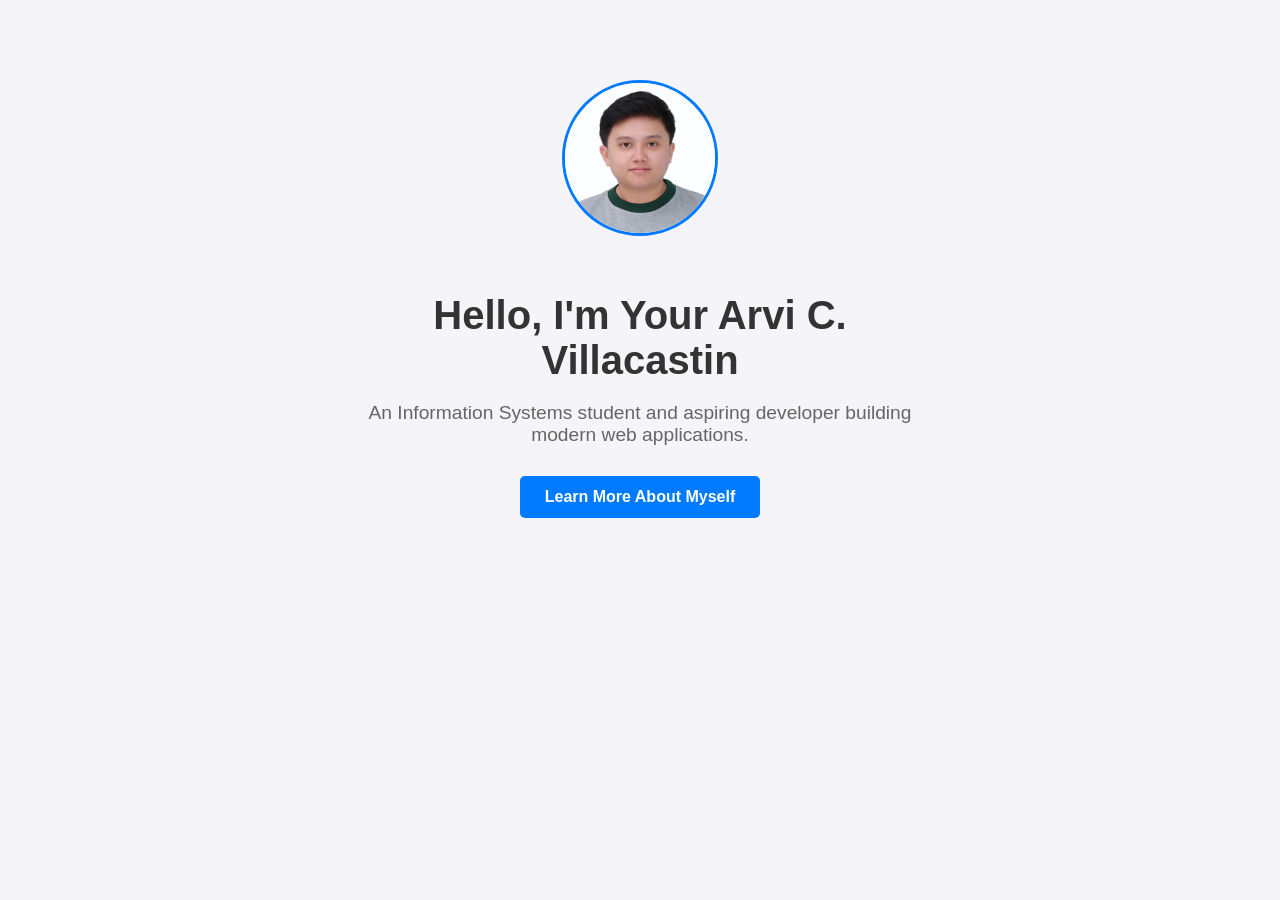
==== indexx.html @ e4fc8d0b "Create initial portfolio introduction" ====
<!DOCTYPE html>
<html lang="en">
<head>
    <meta charset="UTF-8">
    <meta name="viewport" content="width=device-width, initial-scale=1.0">
    <title>My Portfolio - Phase 1</title>
    <link rel="stylesheet" href="style.css">
</head>
<body>

    <section class="intro-section">
        <div class="container">
            <img src="images/profile.jpg" alt="Profile Photo" class="profile-img">
            
            <h1>Hello, I'm Your Arvi C. Villacastin</h1>
            
            <p class="tagline">An Information Systems student and aspiring developer building modern web applications.</p>
            
            <a href="#about" class="btn-learn-more">Learn More About Myself</a>
        </div>
    </section>

</body>
</html>
---- style.css ----
body {
    font-family: Arial, sans-serif;
    margin: 0;
    padding: 0;
    background-color: #f4f4f9;
    color: #333;
    text-align: center;
}

.intro-section {
    padding: 80px 20px;
}

.container {
    max-width: 600px;
    margin: 0 auto;
}

.profile-img {
    width: 150px;
    height: 150px;
    border-radius: 50%;
    object-fit: cover;
    border: 3px solid #007bff;
    margin-bottom: 20px;
}

h1 {
    font-size: 2.5rem;
    margin-bottom: 10px;
}

.tagline {
    font-size: 1.2rem;
    color: #666;
    margin-bottom: 30px;
}

.btn-learn-more {
    display: inline-block;
    background-color: #007bff;
    color: #fff;
    padding: 12px 25px;
    text-decoration: none;
    border-radius: 5px;
    font-weight: bold;
}

.btn-learn-more:hover {
    background-color: #0056b3;
}
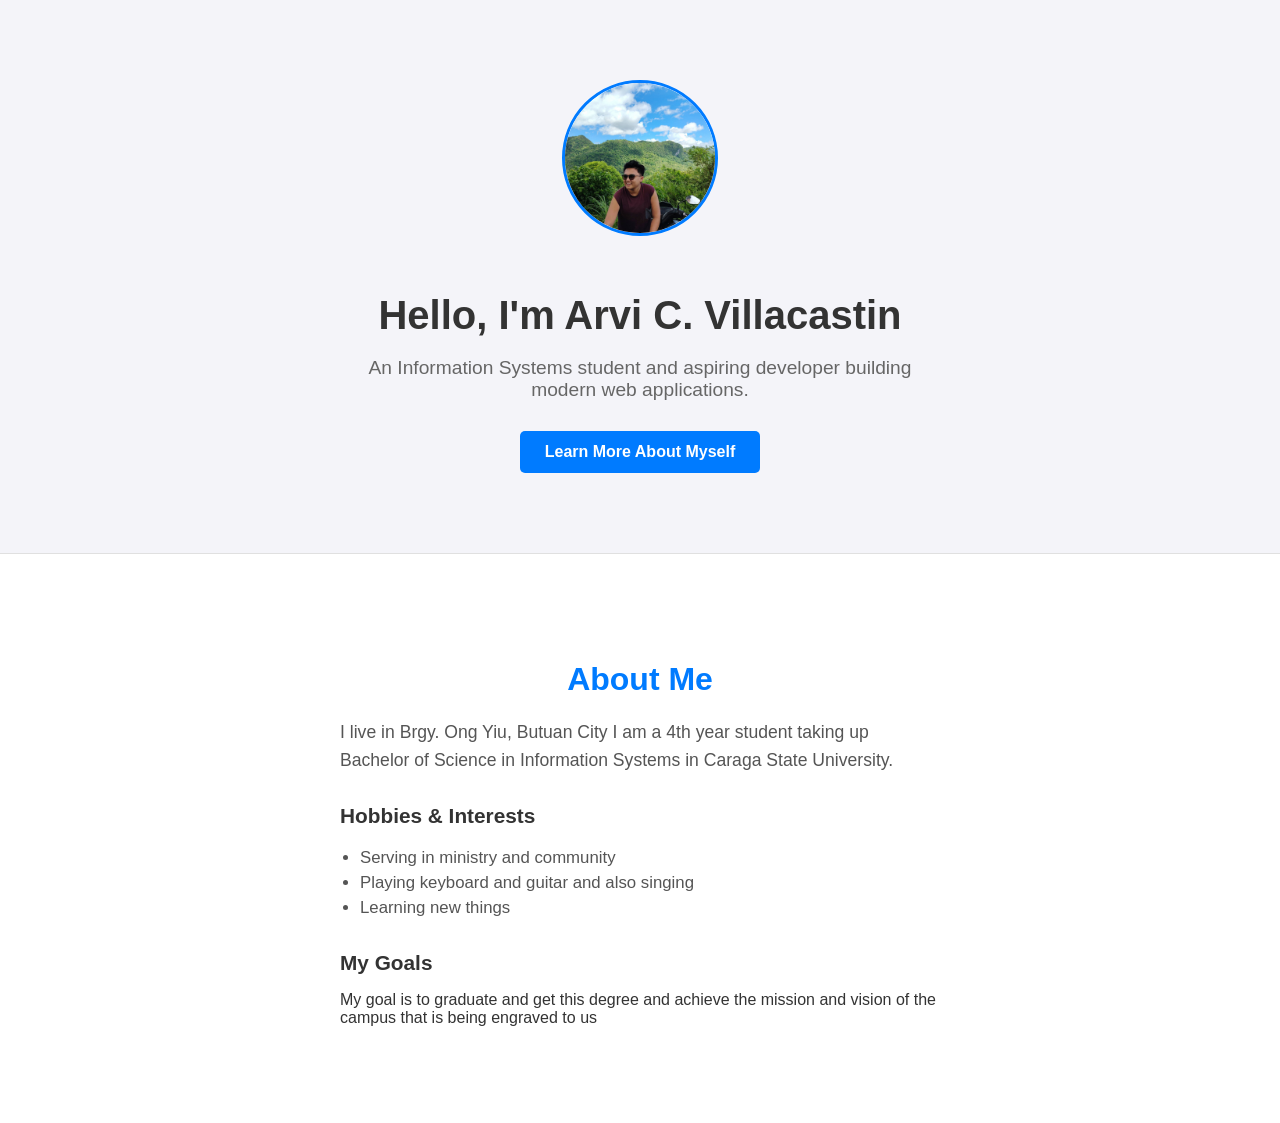
==== commit 55a5749c: "Add about me section" ====
--- a/indexx.html
+++ b/indexx.html
@@ -12,7 +12,7 @@
         <div class="container">
             <img src="images/profile.jpg" alt="Profile Photo" class="profile-img">
             
-            <h1>Hello, I'm Your Arvi C. Villacastin</h1>
+            <h1>Hello, I'm Arvi C. Villacastin</h1>
             
             <p class="tagline">An Information Systems student and aspiring developer building modern web applications.</p>
             
@@ -20,5 +20,30 @@
         </div>
     </section>
 
+    <section id="about" class="about-section">
+        <div class="container">
+            <h2>About Me</h2>
+
+            <p class="bio">
+                I live in Brgy. Ong Yiu, Butuan City
+                I am a 4th year student taking up Bachelor of Science in Information Systems
+                in Caraga State University.
+            </p>
+
+            <h3>Hobbies & Interests</h3>
+            <ul class="interests-list">
+                <li>Serving in ministry and community</li>
+                <li>Playing keyboard and guitar and also singing</li>
+                <li>Learning new things</li>
+            </ul>
+
+            <h3>My Goals</h3>
+            <p>
+                My goal is to graduate and get this degree and achieve the mission and vision of the campus
+                that is being engraved to us
+            </p>
+        </div>
+    </section>
+
 </body>
 </html>
--- a/style.css
+++ b/style.css
@@ -48,4 +48,45 @@
 
 .btn-learn-more:hover {
     background-color: #0056b3;
+}
+
+.about-section {
+    padding: 80px 20px;
+    background-color: #ffffff;
+    text-align: left;
+    border-top: 1px solid #e0e0e0;
+}
+
+.about-section .container {
+    max-width: 600px;
+    margin: 0 auto;
+}
+
+.about-section h2 {
+    font-size: 2rem;
+    margin-bottom: 20px;
+    color: #007bff;
+    text-align: center;
+}
+
+.about-section h3 {
+    font-size: 1.3rem;
+    margin-top: 30px;
+    margin-bottom: 10px;
+    color: #333;
+}
+
+.bio {
+    font-size: 1.1rem;
+    line-height: 1.6;
+    color: #555;
+    margin-bottom: 20px;
+}
+
+.interests-list {
+    list-style-type: disc;
+    padding-left: 20px;
+    color: #555;
+    font-size: 1.05rem;
+    line-height: 1.5;
 }
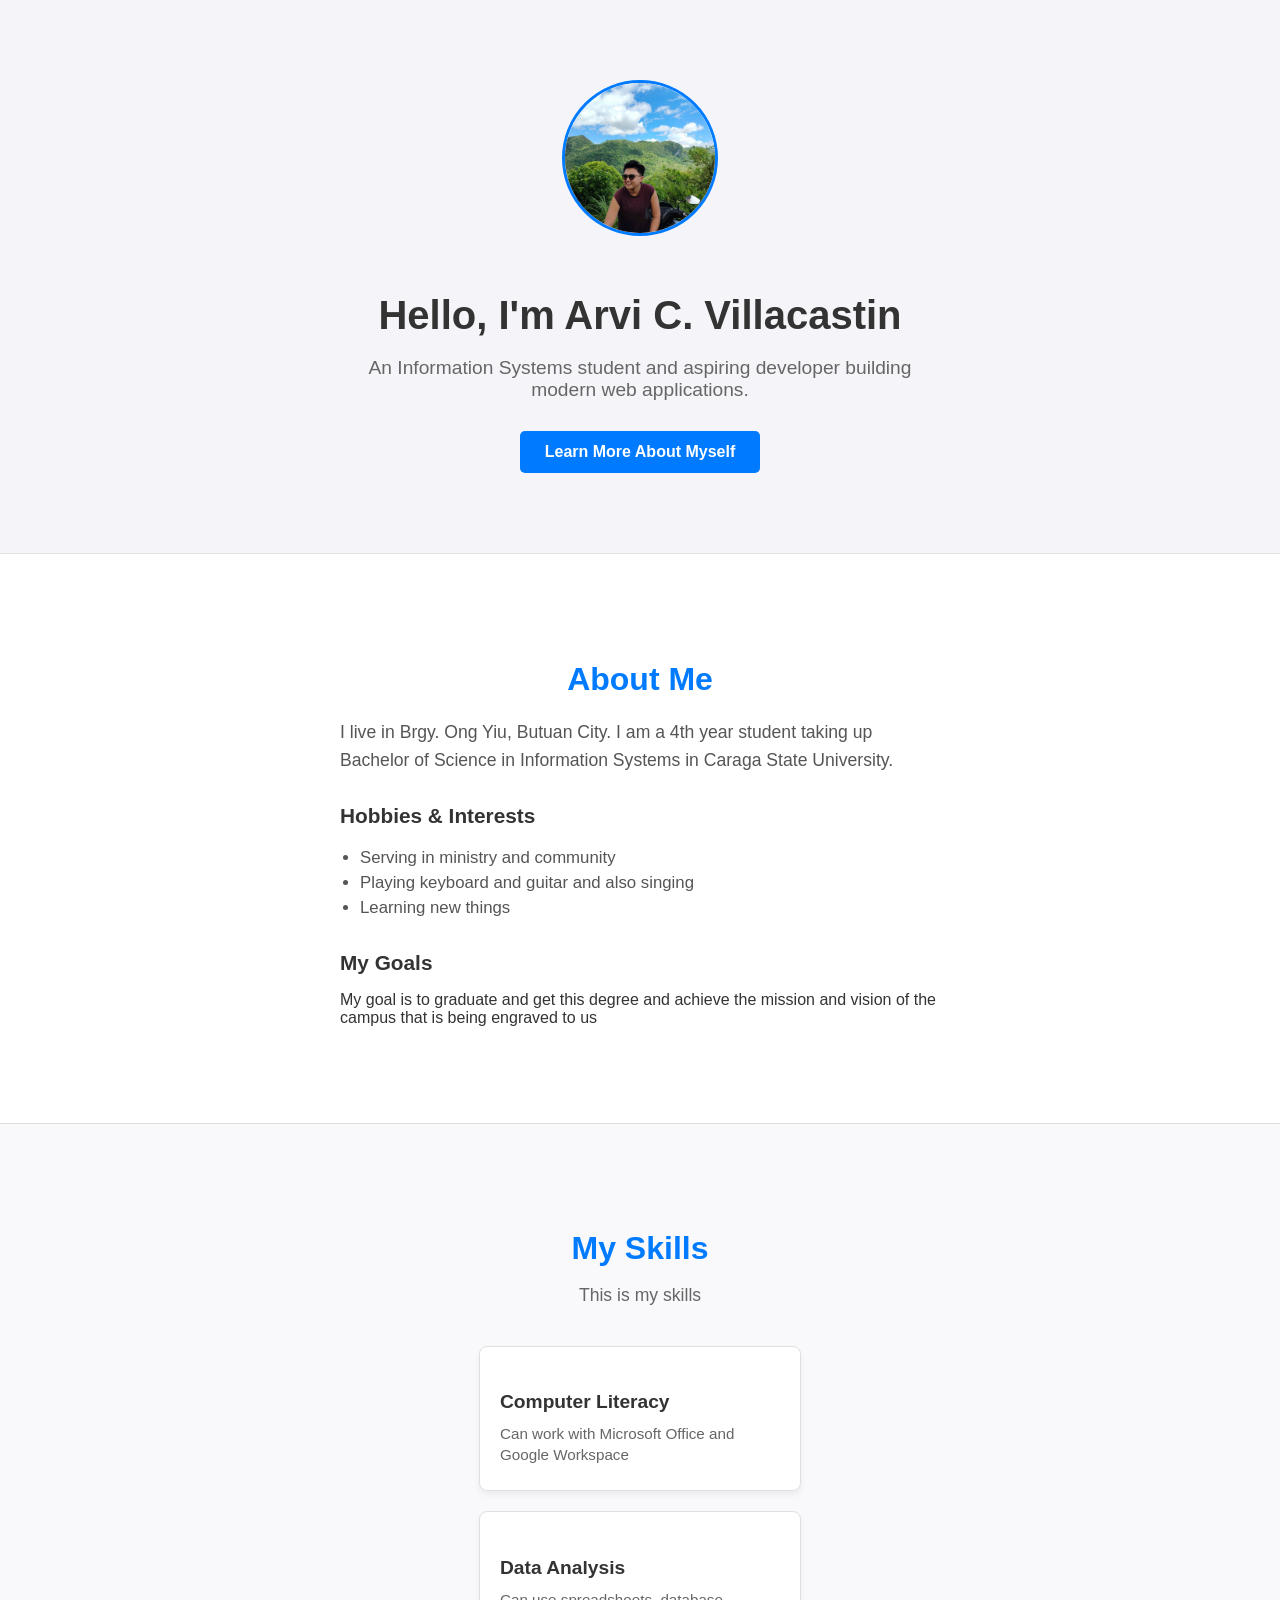
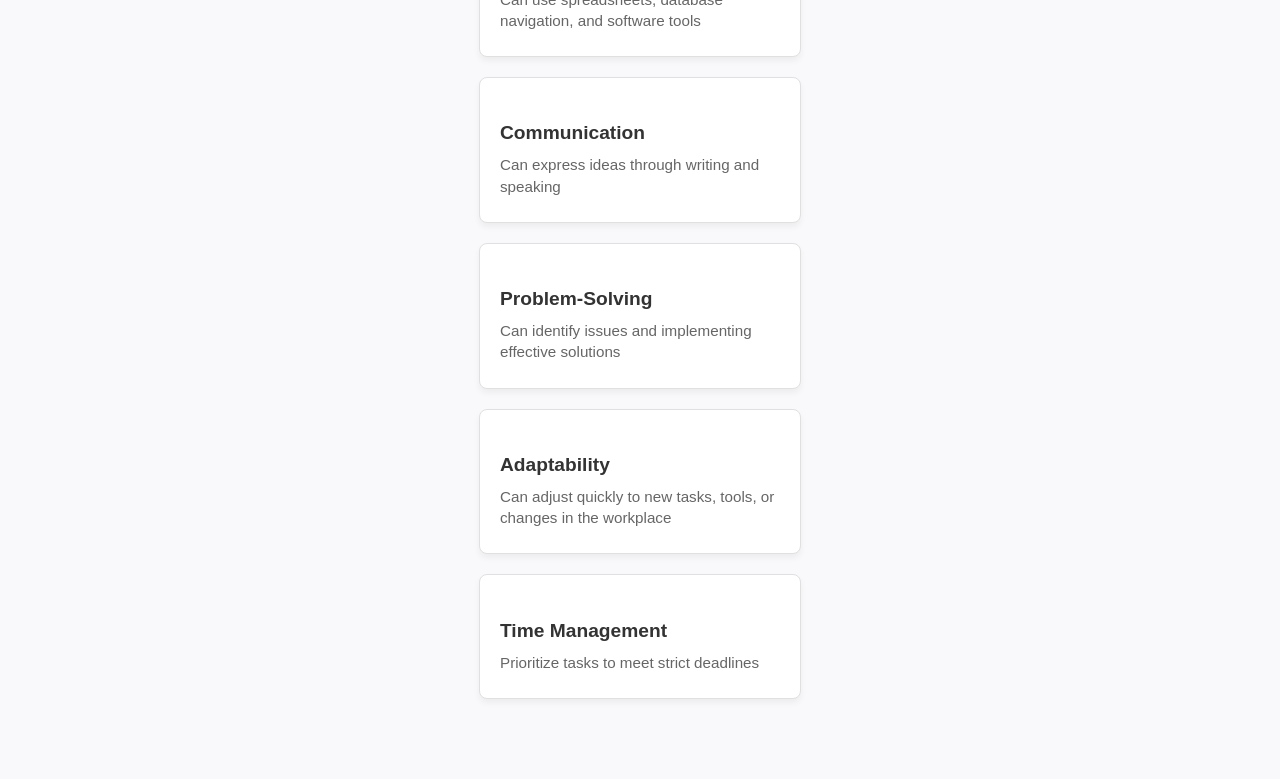
==== commit 6b2d82a3: "Add reusable skills cards" ====
--- a/indexx.html
+++ b/indexx.html
@@ -25,7 +25,7 @@
             <h2>About Me</h2>
 
             <p class="bio">
-                I live in Brgy. Ong Yiu, Butuan City
+                I live in Brgy. Ong Yiu, Butuan City.
                 I am a 4th year student taking up Bachelor of Science in Information Systems
                 in Caraga State University.
             </p>
@@ -45,5 +45,45 @@
         </div>
     </section>
 
+    <section id="skills" class="skills-section">
+        <div class="container">
+            <h2>My Skills</h2>
+            <p class="section-subtitle">This is my skills</p>
+
+            <div class="skills-grid">
+
+                <div class="skill-card">
+                    <h3>Computer Literacy</h3>
+                    <p>Can work with Microsoft Office and Google Workspace</p>
+                </div>
+
+                <div class="skill-card">
+                    <h3>Data Analysis</h3>
+                    <p>Can use spreadsheets, database navigation, and software tools</p>
+                </div>
+
+                <div class="skill-card">
+                    <h3>Communication</h3>
+                    <p>Can express ideas through writing and speaking</p>
+                </div>
+
+                <div class="skill-card">
+                    <h3>Problem-Solving</h3>
+                    <p>Can identify issues and implementing effective solutions</p>
+                </div>
+
+                <div class="skill-card">
+                    <h3>Adaptability</h3>
+                    <p>Can adjust quickly to new tasks, tools, or changes in the workplace</p>
+                </div>
+
+                <div class="skill-card">
+                    <h3>Time Management</h3>
+                    <p>Prioritize tasks to meet strict deadlines</p>
+                </div>
+            </div>
+        </div>
+    </section>
+
 </body>
 </html>
--- a/style.css
+++ b/style.css
@@ -89,4 +89,61 @@
     color: #555;
     font-size: 1.05rem;
     line-height: 1.5;
+}
+
+.skills-section {
+    background-color: #f9f9fb;
+    padding: 80px 20px;
+    border-top: 1px solid #ddd;
+    text-align: center;
+}
+
+.skills-section h2 {
+    font-size: 2rem;
+    color: #007bff;
+    margin-bottom: 10px;
+}
+
+.section-subtitle {
+    color: #666;
+    margin-bottom: 40px;
+    font-size: 1.1rem;
+}
+
+.skills-grid {
+    display: flex;
+    flex-wrap: wrap;
+    gap: 20px;
+    justify-content: center;
+    max-width: 1000px;
+    margin: 0 auto;
+}
+
+.skill-card {
+    background-color: #ffffff;
+    border: 1px solid #e0e0e0;
+    border-radius: 8px;
+    padding: 25px 20px;
+    width: 280px;
+    box-shadow: 0 4px 6px rgba(0, 0, 0, 0.05);
+    text-align: left;
+    transition: transform 0.2s ease;
+}
+
+.skill-card:hover {
+    transform: translateY(-5px);
+    border-color: #007bff;
+}
+
+.skill-card h3 {
+    font-size: 1.2rem;
+    color: #333;
+    margin-bottom: 10px;
+}
+
+.skill-card p {
+    font-size: 0.95rem;
+    color: #666;
+    line-height: 1.4;
+    margin: 0;
 }
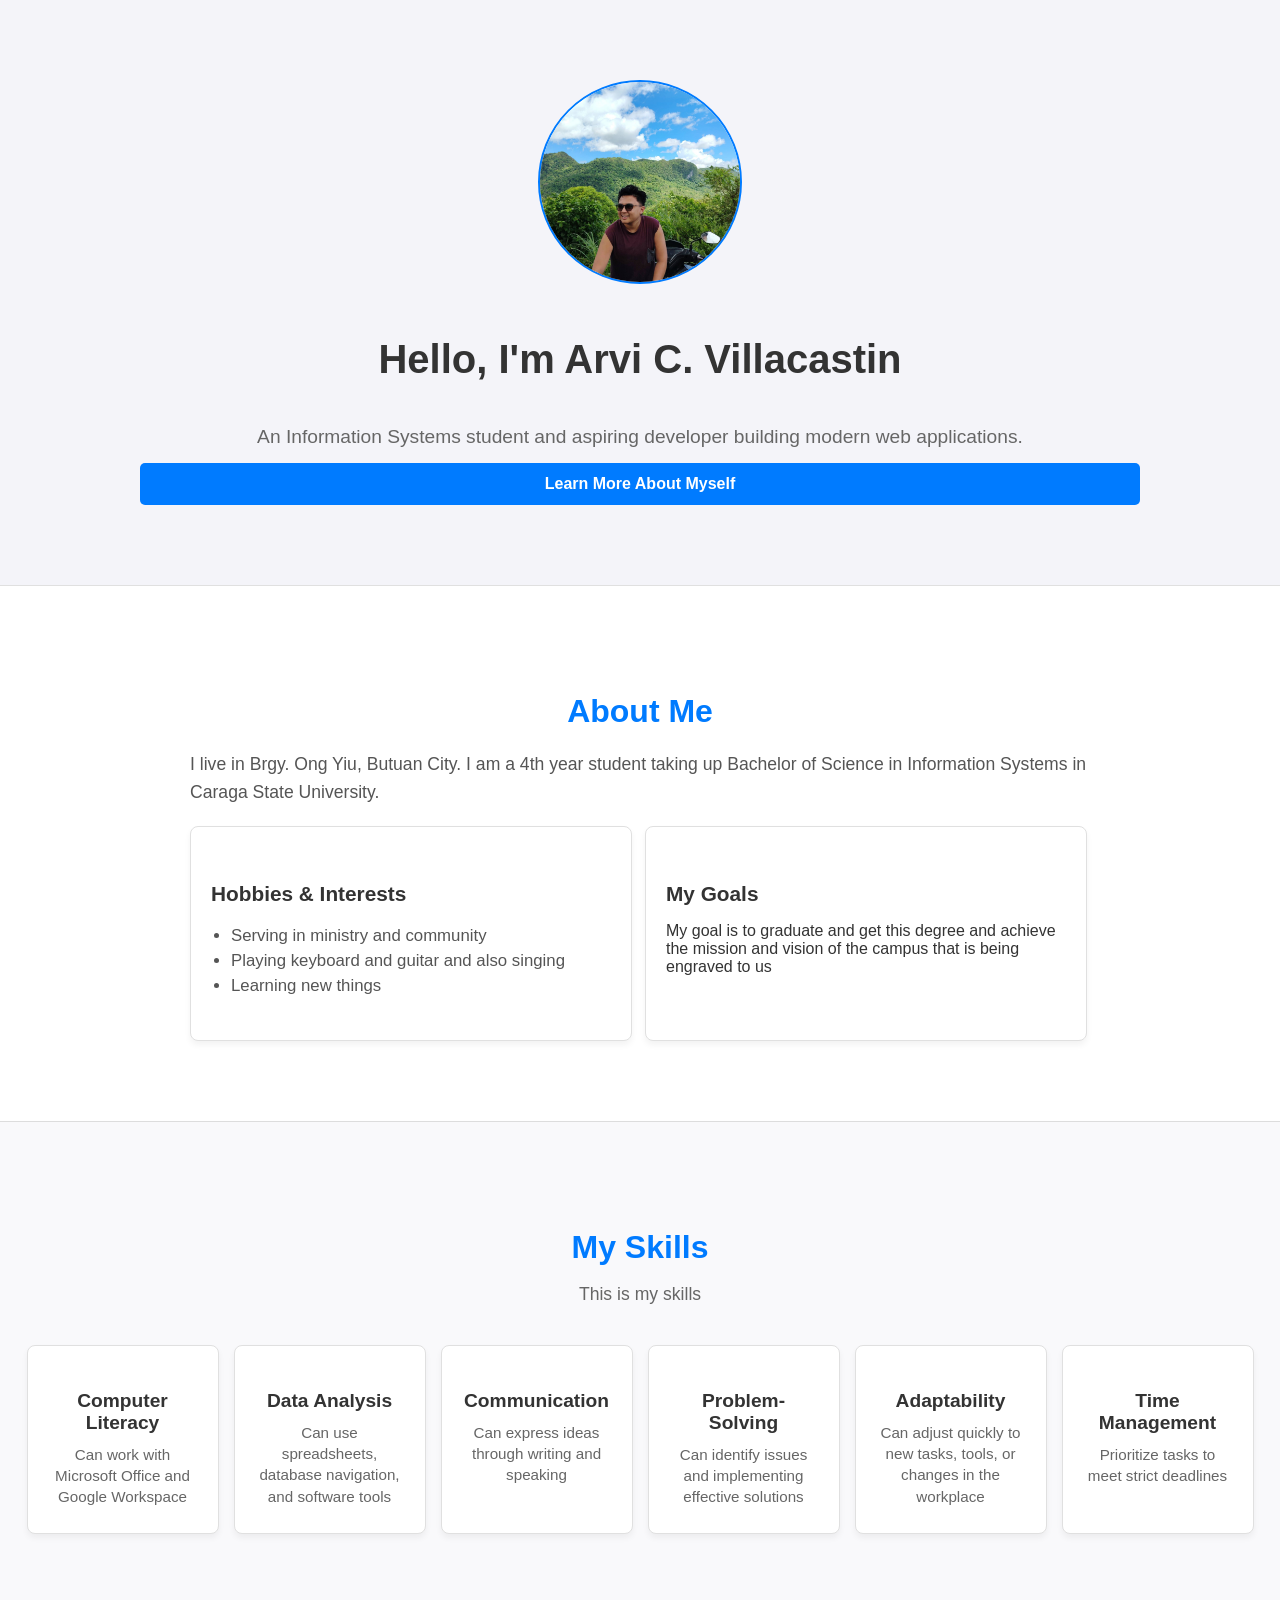
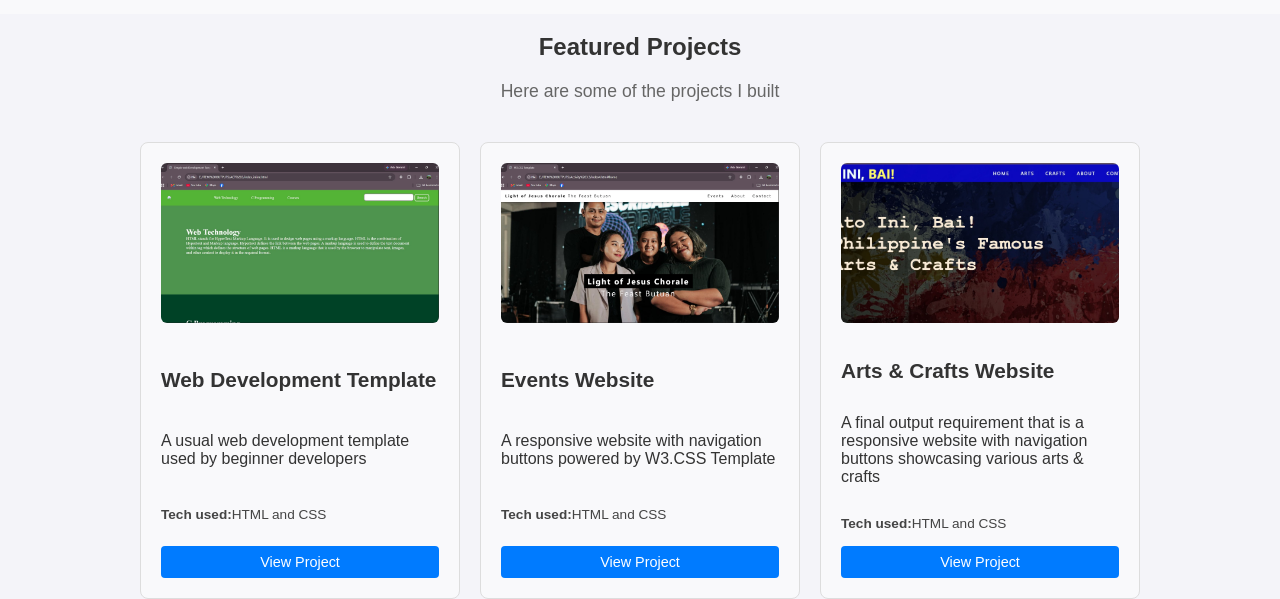
==== commit 98ce75cf: "Add project showcase cards" ====
--- a/indexx.html
+++ b/indexx.html
@@ -10,13 +10,18 @@
 
     <section class="intro-section">
         <div class="container">
+
+            <div class="image">
             <img src="images/profile.jpg" alt="Profile Photo" class="profile-img">
-            
+            </div>
+
+            <div class="caption">
+
             <h1>Hello, I'm Arvi C. Villacastin</h1>
-            
             <p class="tagline">An Information Systems student and aspiring developer building modern web applications.</p>
             
             <a href="#about" class="btn-learn-more">Learn More About Myself</a>
+            </div>
         </div>
     </section>
 
@@ -30,19 +35,26 @@
                 in Caraga State University.
             </p>
 
-            <h3>Hobbies & Interests</h3>
-            <ul class="interests-list">
-                <li>Serving in ministry and community</li>
-                <li>Playing keyboard and guitar and also singing</li>
-                <li>Learning new things</li>
-            </ul>
-
-            <h3>My Goals</h3>
-            <p>
-                My goal is to graduate and get this degree and achieve the mission and vision of the campus
-                that is being engraved to us
-            </p>
-        </div>
+            <div class="about">
+                
+                <div class="about-grid">
+                    <div class="hobby-card">
+                        <h3>Hobbies & Interests</h3>
+                    <ul class="interests-list">
+                        <li>Serving in ministry and community</li>
+                        <li>Playing keyboard and guitar and also singing</li>
+                        <li>Learning new things</li>
+                    </ul>
+                    </div>
+                      <div class="goal-card">  
+                     <h3>My Goals</h3>
+                     <p>
+                         My goal is to graduate and get this degree and achieve the mission and vision of the campus
+                        that is being engraved to us
+                    </p>
+                    </div>
+            </div>
+             </div>
     </section>
 
     <section id="skills" class="skills-section">
@@ -85,5 +97,40 @@
         </div>
     </section>
 
+    <section>
+        <div class="container">
+
+            <h2>Featured Projects</h2>
+            <p class="section-subtitle">Here are some of the projects I built</p>
+
+            <div class="projects-grid">
+
+                <div class="project-card">
+                    <img src="images/project1.jpg" alt="Project 1 Image" class="project-img">
+                    <h3>Web Development Template</h3>
+                    <p>A usual web development template used by beginner developers</p>
+                    <p class="tech-used"><strong>Tech used:</strong>HTML and CSS</p>
+                    <a href="#" class="btn-project" target="_blank">View Project</a>
+                </div>
+
+                <div class="project-card">
+                    <img src="images/project2.jpg" alt="Project 2 Image" class="project-img">
+                    <h3>Events Website</h3>
+                    <p>A responsive website with navigation buttons powered by W3.CSS Template</p>
+                    <p class="tech-used"><strong>Tech used:</strong>HTML and CSS</p>
+                    <a href="#" class="btn-project" target="_blank">View Project</a>
+                </div>
+
+                <div class="project-card">
+                    <img src="images/project3.jpg" alt="Project 3 Image" class="project-img">
+                    <h3>Arts & Crafts Website</h3>
+                    <p>A final output requirement that is a responsive website with navigation buttons showcasing various arts & crafts</p>
+                    <p class="tech-used"><strong>Tech used:</strong>HTML and CSS</p>
+                    <a href="#" class="btn-project" target="_blank">View Project</a>
+                </div>
+            </div>
+        </div>
+    </section>
+
 </body>
 </html>
--- a/style.css
+++ b/style.css
@@ -11,17 +11,33 @@
     padding: 80px 20px;
 }
 
+.image {
+    display: flex;
+    align-items: center;         
+    justify-content: center;   
+    gap: 40px;                 
+    text-align: left;       
+}
+
+.caption {
+    display: flex;
+    flex-direction: column;
+    gap: 15px;
+}
+
+
 .container {
-    max-width: 600px;
-    margin: 0 auto;
+    max-width: 1000px;
+    margin: 0 auto;
+    padding: 0 20px;
 }
 
 .profile-img {
-    width: 150px;
-    height: 150px;
+    width: 200px;
+    height: 200px;
     border-radius: 50%;
     object-fit: cover;
-    border: 3px solid #007bff;
+    border: 2px solid #007bff;
     margin-bottom: 20px;
 }
 
@@ -33,7 +49,7 @@
 .tagline {
     font-size: 1.2rem;
     color: #666;
-    margin-bottom: 30px;
+    margin-bottom: 0px;
 }
 
 .btn-learn-more {
@@ -58,8 +74,40 @@
 }
 
 .about-section .container {
-    max-width: 600px;
-    margin: 0 auto;
+    max-width: 900px;
+    margin: 0 auto;
+}
+
+.about-grid {
+    display: grid;
+    grid-template-columns: repeat(2, 1fr);
+    flex-wrap: wrap;
+    gap: 10px;
+    justify-content: center;
+    max-width: 1000px;
+    margin: 0 auto;
+}
+
+.hobby-card {
+    background-color: #ffffff;
+    border: 1px solid #e0e0e0;
+    border-radius: 8px;
+    padding: 25px 20px;
+    width: 400px;
+    box-shadow: 0 4px 6px rgba(0, 0, 0, 0.05);
+    text-align: left;
+    transition: transform 0.2s ease;
+}
+
+.goal-card {
+    background-color: #ffffff;
+    border: 1px solid #e0e0e0;
+    border-radius: 8px;
+    padding: 25px 20px;
+    width: 400px;
+    box-shadow: 0 4px 6px rgba(0, 0, 0, 0.05);
+    text-align: left;
+    transition: transform 0.2s ease;
 }
 
 .about-section h2 {
@@ -98,6 +146,11 @@
     text-align: center;
 }
 
+.skills-section .container {
+    max-width: 900px;
+    margin: 0 auto;
+}
+
 .skills-section h2 {
     font-size: 2rem;
     color: #007bff;
@@ -111,9 +164,9 @@
 }
 
 .skills-grid {
-    display: flex;
-    flex-wrap: wrap;
-    gap: 20px;
+    display: grid;
+    grid-template-columns: repeat(6, 1fr);
+    gap: 15px;
     justify-content: center;
     max-width: 1000px;
     margin: 0 auto;
@@ -124,9 +177,8 @@
     border: 1px solid #e0e0e0;
     border-radius: 8px;
     padding: 25px 20px;
-    width: 280px;
+    width: 150px;
     box-shadow: 0 4px 6px rgba(0, 0, 0, 0.05);
-    text-align: left;
     transition: transform 0.2s ease;
 }
 
@@ -146,4 +198,58 @@
     color: #666;
     line-height: 1.4;
     margin: 0;
+}
+
+.projects-grid {
+    display: grid;
+    grid-template-columns: repeat(3, 1fr);
+    gap: 20px;
+    margin-top: 25px;
+}
+
+.project-card {
+    background-color: #f9f9fb;
+    border: 1px solid #ddd;
+    border-radius: 8px;
+    padding: 20px;
+    text-align: left;
+    display: flex;
+    flex-direction: column;
+    justify-content: space-between;
+}
+
+.project-img {
+    width: 100%;
+    height: 160px;
+    object-fit: cover;
+    border-radius: 6px;
+    margin-bottom: 15px;
+}
+
+.project-card h3 {
+    font-size: 1.3rem;
+    color: #333;
+    margin-bottom: 15px;
+}
+
+.tech-used {
+    font-size: 0.85rem;
+    color: #444;
+    margin-bottom: 15px;
+}
+
+.btn-project {
+    display: inline-block;
+    background-color: #007bff;
+    color: #ffffff;
+    padding: 8px 16px;
+    border-radius: 4px;
+    text-decoration: none;
+    text-align: center;
+    font-size: 0.9rem;
+    transition: background-color 0.2s;
+}   
+
+.btn-project:hover {
+    background-color: #0056b3;
 }
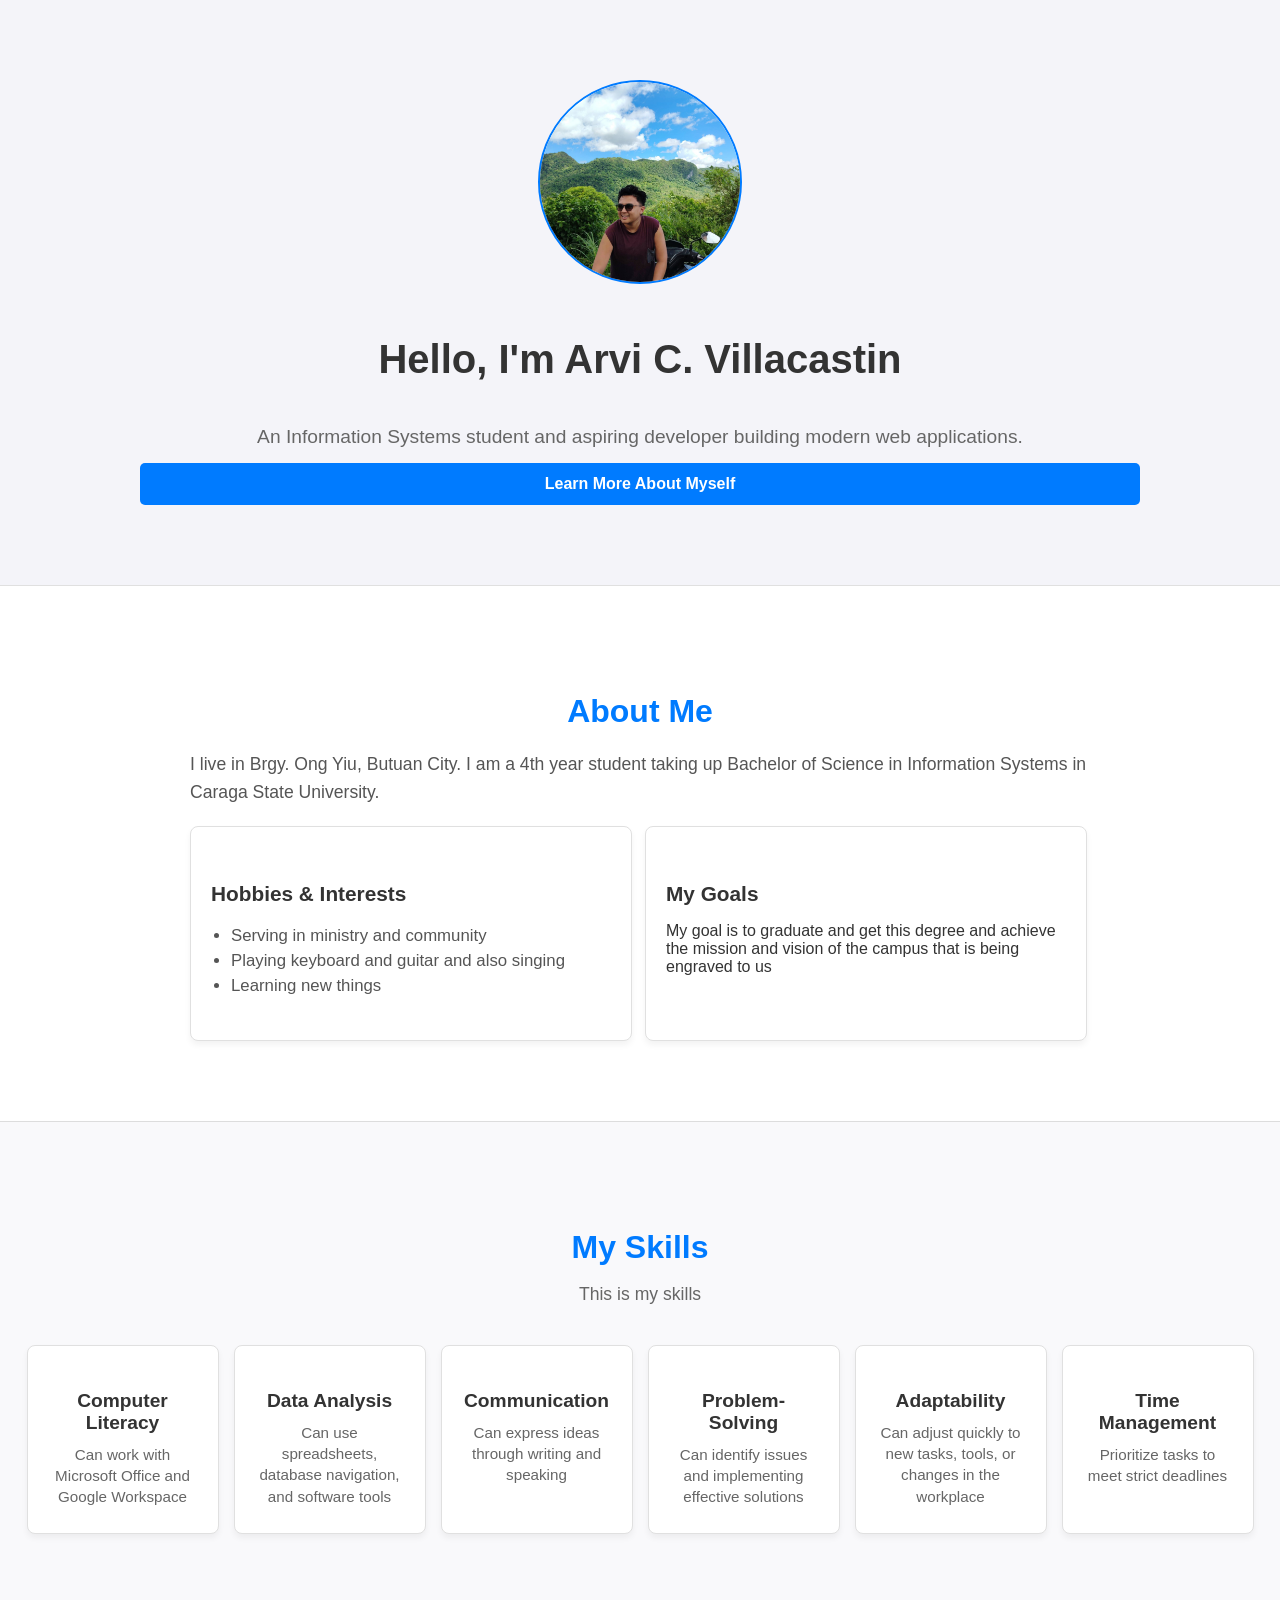
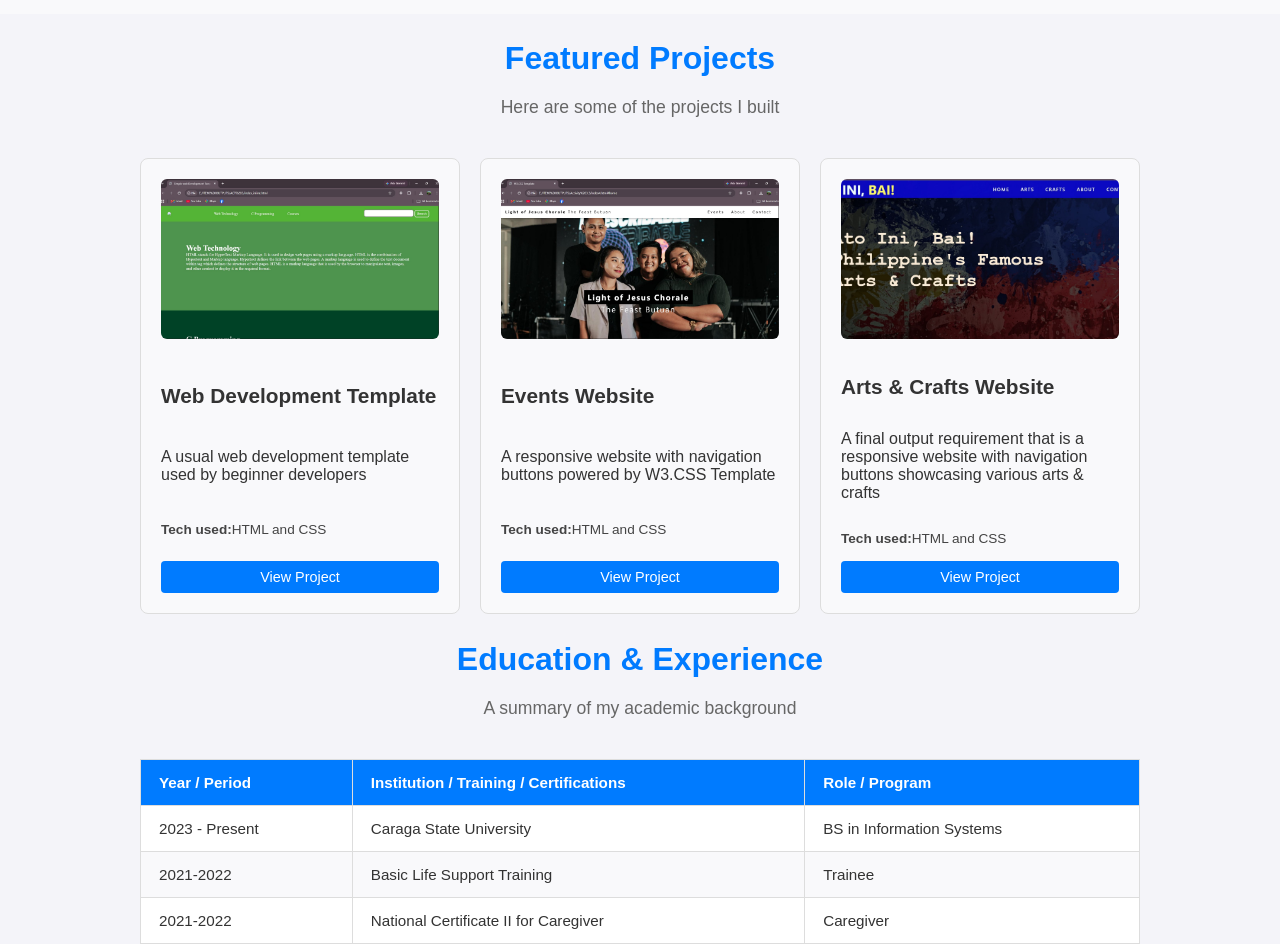
==== commit 2a1aa7a2: "Add education and experience table" ====
--- a/indexx.html
+++ b/indexx.html
@@ -97,7 +97,7 @@
         </div>
     </section>
 
-    <section>
+    <section id="projects" class="projects-section">
         <div class="container">
 
             <h2>Featured Projects</h2>
@@ -132,5 +132,44 @@
         </div>
     </section>
 
+    <section id="education" class="education-section">
+        <div class="container">
+
+            <h2>Education & Experience</h2>
+            <p class="section-subtitle">A summary of my academic background</p>
+            
+
+            <div class="table-responsive">
+                <table class="styled-table">
+                    <thead>
+                        <tr>
+                            <th>Year / Period</th>
+                            <th>Institution / Training / Certifications</th>
+                            <th>Role / Program</th>
+                        </tr>
+                    </thead>
+                    <tbody>
+                        <tr>
+                            <td>2023 - Present</td>
+                            <td>Caraga State University</td>
+                            <td>BS in Information Systems</td>
+                        </tr>
+                        <tr>
+                            <td>2021-2022</td>
+                            <td>Basic Life Support Training</td>
+                            <td>Trainee</td>
+                        </tr>
+                        <tr>
+                            <td>2021-2022</td>
+                            <td>National Certificate II for Caregiver</td>
+                            <td>Caregiver</td>
+                        </tr>
+                    </tbody>
+                </table>    
+            </div>
+
+        </div>
+    </section>
+
 </body>
 </html>
--- a/style.css
+++ b/style.css
@@ -200,6 +200,13 @@
     margin: 0;
 }
 
+.projects-section h2 {
+    font-size: 2rem;
+    margin-bottom: 20px;
+    color: #007bff;
+    text-align: center;
+}
+
 .projects-grid {
     display: grid;
     grid-template-columns: repeat(3, 1fr);
@@ -252,4 +259,44 @@
 
 .btn-project:hover {
     background-color: #0056b3;
+}
+
+.education-section h2 {
+    font-size: 2rem;
+    margin-bottom: 20px;
+    color: #007bff;
+    text-align: center;
+}
+
+.table-responsive {
+    overflow-x: auto;
+    margin-top: 25px;
+}
+
+.styled-table {
+    width: 100%;
+    border-collapse: collapse;
+    text-align: left;
+    background-color: #ffffff;
+    font-size: 0.95rem;
+}
+
+.styled-table th,
+.styled-table td {
+    padding: 14px 18px;
+    border: 1px solid #ddd;
+}
+
+.styled-table th {
+    background-color: #007bff;
+    color: #ffffff;
+    font-weight: 600;
+}
+
+.styled-table tbody tr:nth-child(even) {
+    background-color: #f9f9fb;
+}
+
+.styled-table tbody tr:hover {
+    background-color: #f1f5f9;
 }
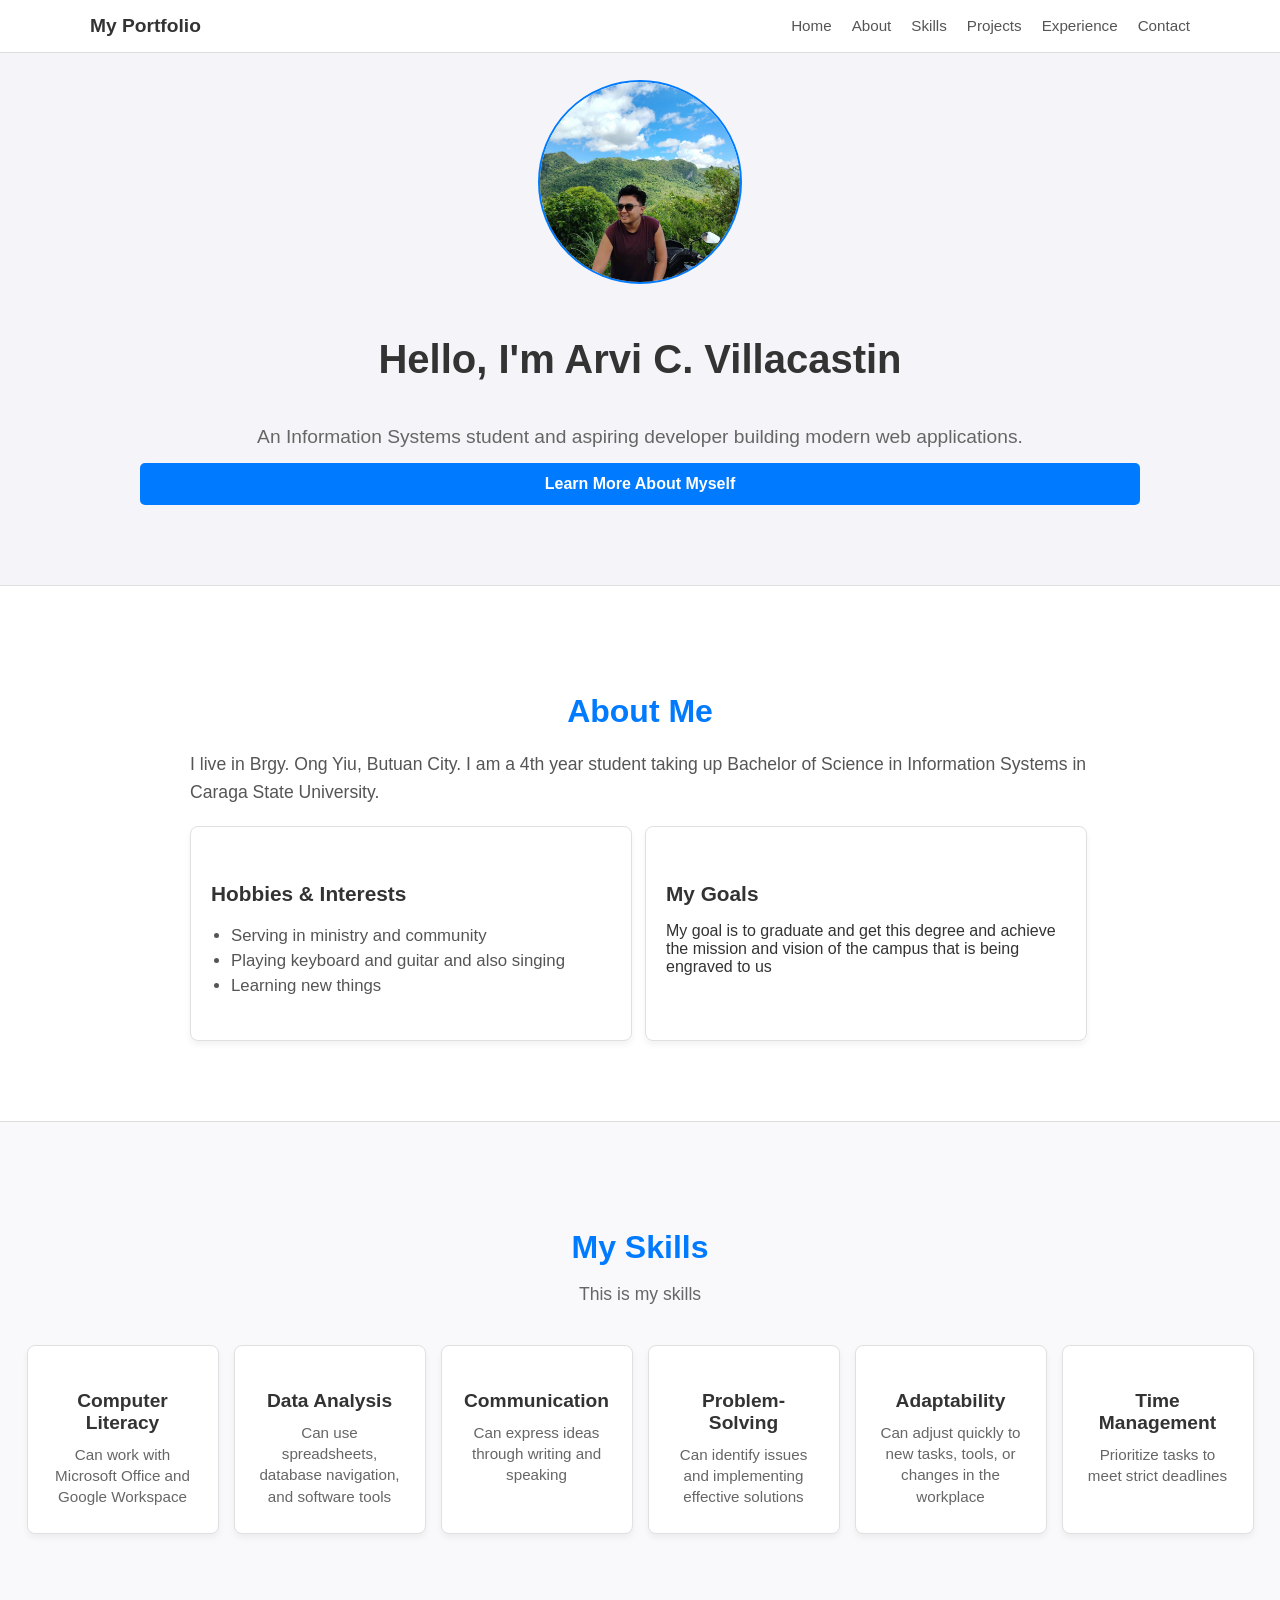
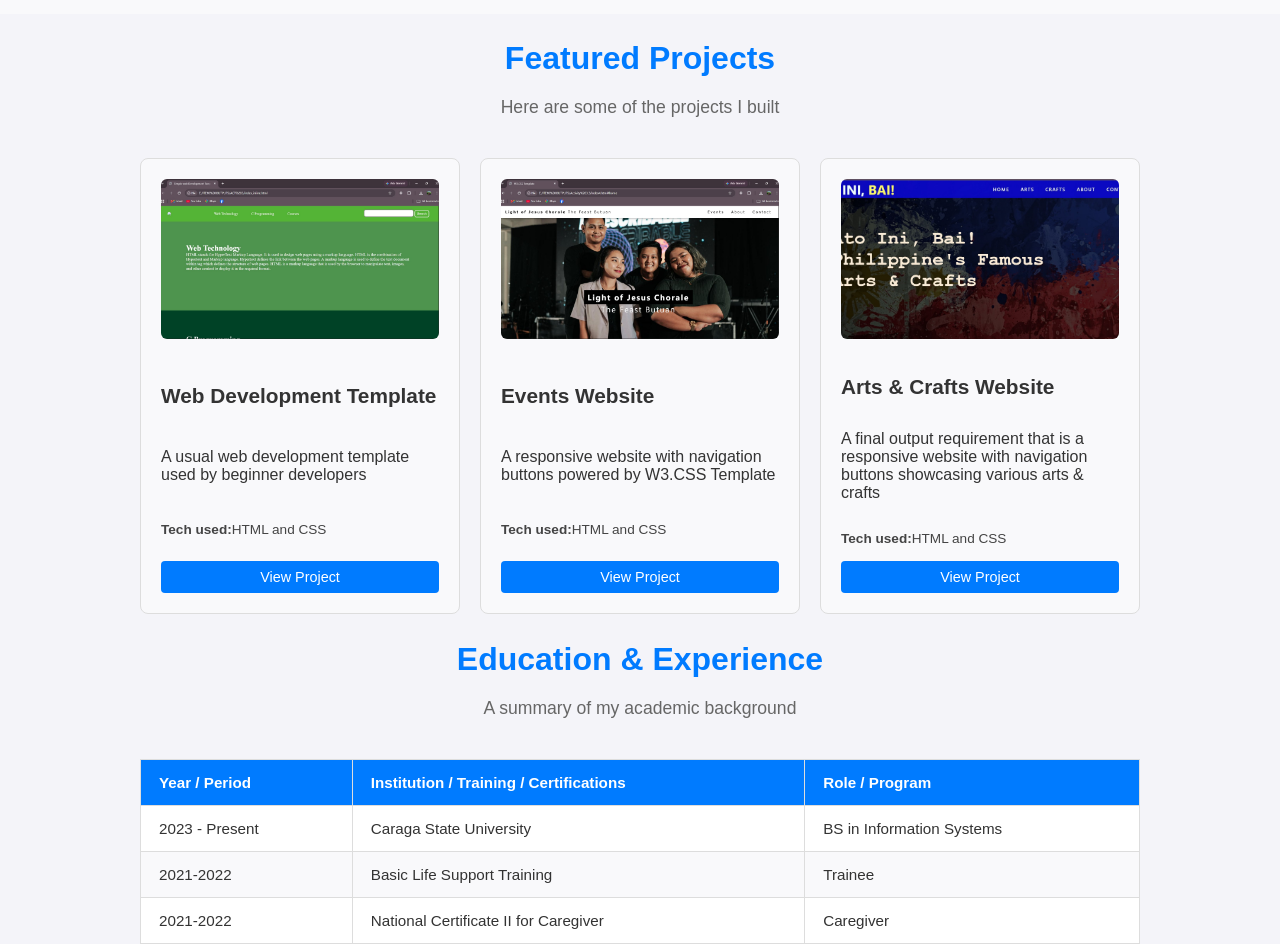
==== commit 1efa5fcd: "Add portfolio navigation" ====
--- a/indexx.html
+++ b/indexx.html
@@ -8,7 +8,7 @@
 </head>
 <body>
 
-    <section class="intro-section">
+    <section id="home" class="intro-section">
         <div class="container">
 
             <div class="image">
@@ -171,5 +171,19 @@
         </div>
     </section>
 
+    <nav class="navbar">
+        <div class="nav-container">
+            <a href="#home" class="nav-logo">My Portfolio</a>
+            <ul class="nav-menu">
+                <li><a href="#home">Home</a></li>
+                <li><a href="#about">About</a></li>
+                <li><a href="#skills">Skills</a></li>
+                <li><a href="#projects">Projects</a></li>
+                <li><a href="#education">Experience</a></li>
+                <li><a href="#contact">Contact</a></li>
+            </ul>
+        </div>
+    </nav>
+
 </body>
 </html>
--- a/style.css
+++ b/style.css
@@ -299,4 +299,55 @@
 
 .styled-table tbody tr:hover {
     background-color: #f1f5f9;
+}
+
+.navbar {
+    position: fixed;
+    top: 0;
+    left: 0;
+    background-color: #ffffff;
+    border-bottom: 1px solid #ddd;
+    width: 100%;
+    z-index: 9999;
+    box-shadow: 0 2px 5px rgba (0, 0, 0, 0.05);
+}
+
+.nav-container {
+    max-width: 1100px;
+    margin: 0 auto;
+    padding: 15px 20px;
+    display: flex;
+    justify-content: space-between;
+    align-items: center;
+}
+
+.nav-logo {
+    font-weight: bold;
+    font-size: 1.2rem;
+    color: #333;
+    text-decoration: none;
+}
+
+.nav-menu {
+    list-style: none;
+    display: flex;
+    gap: 20px;
+    margin: 0;
+    padding: 0;
+}
+
+.nav-menu li a {
+    text-decoration: none;
+    color: #555;
+    font-size: 0.95rem;
+    font-weight: 500;
+    transition: color 0.2s ease;
+}
+
+.nav-menu li a:hover {
+    color: #007bff;
+}
+
+html {
+    scroll-behavior: smooth;
 }
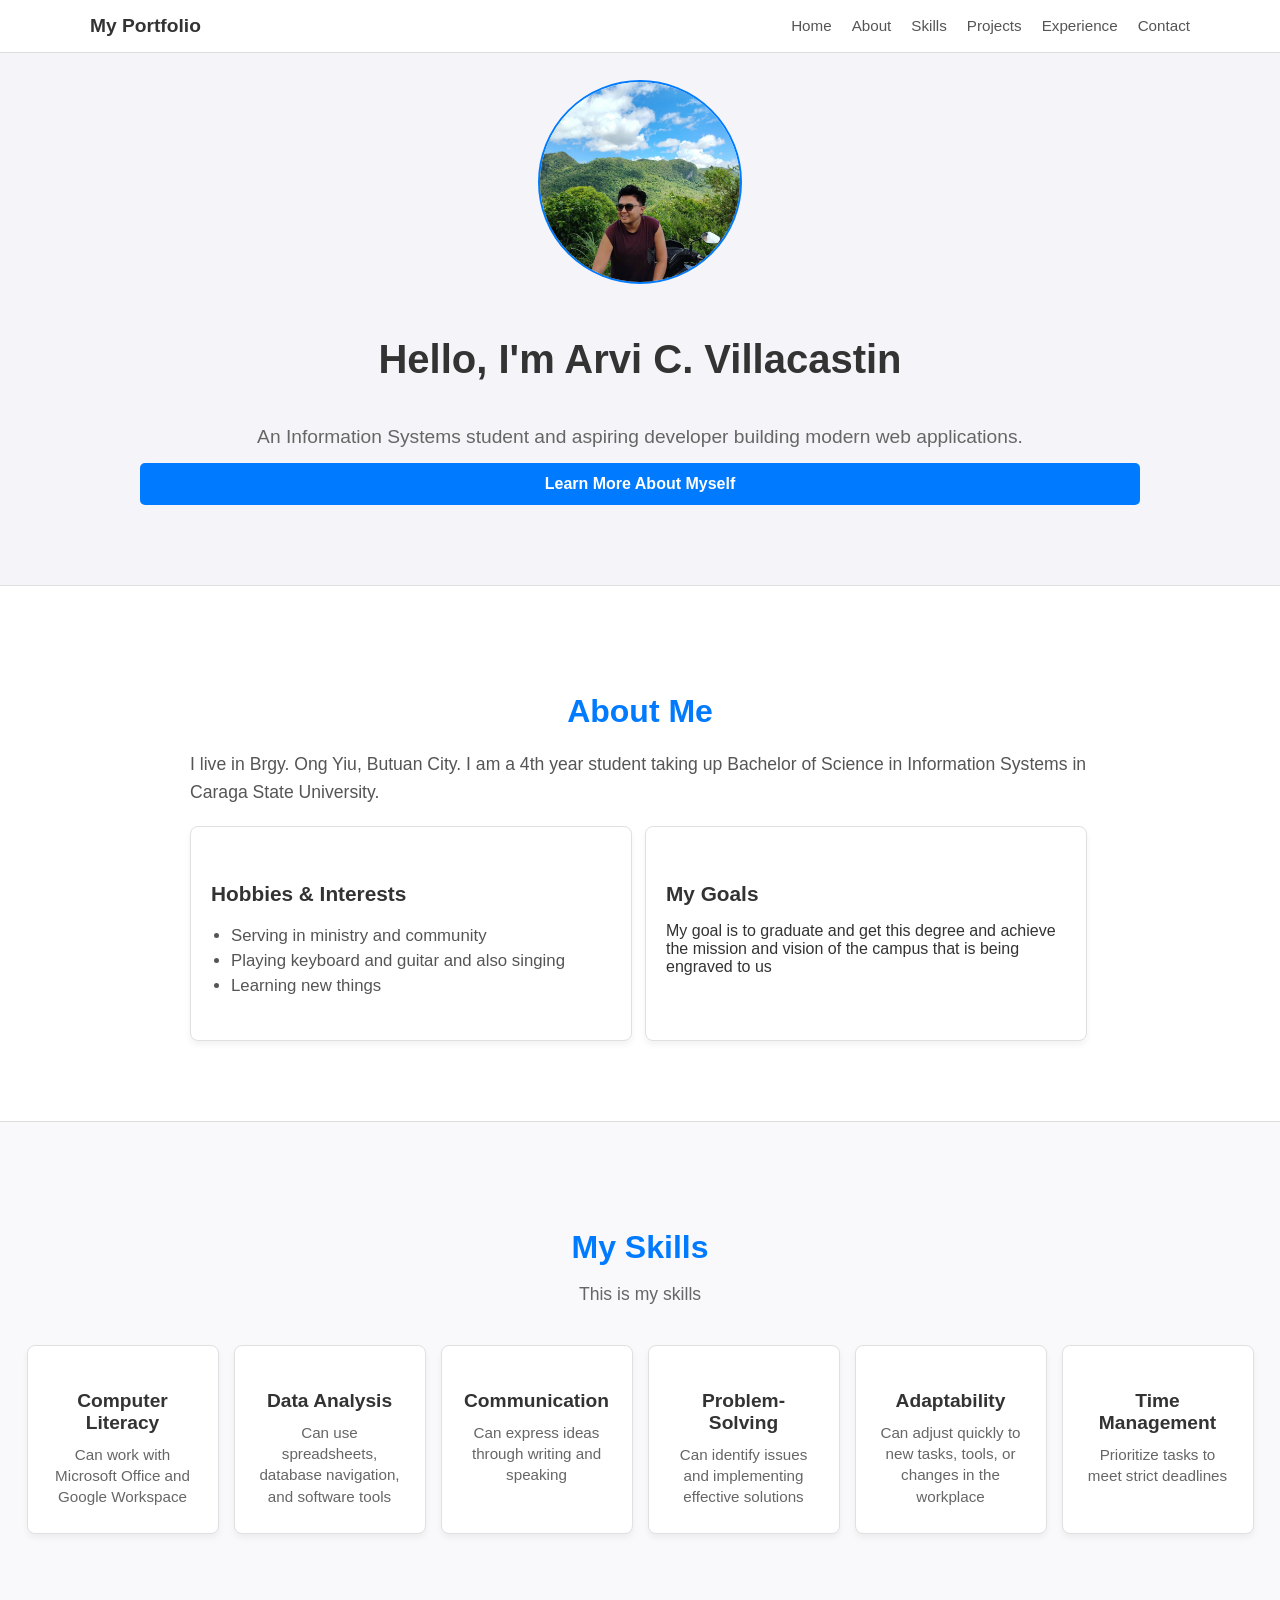
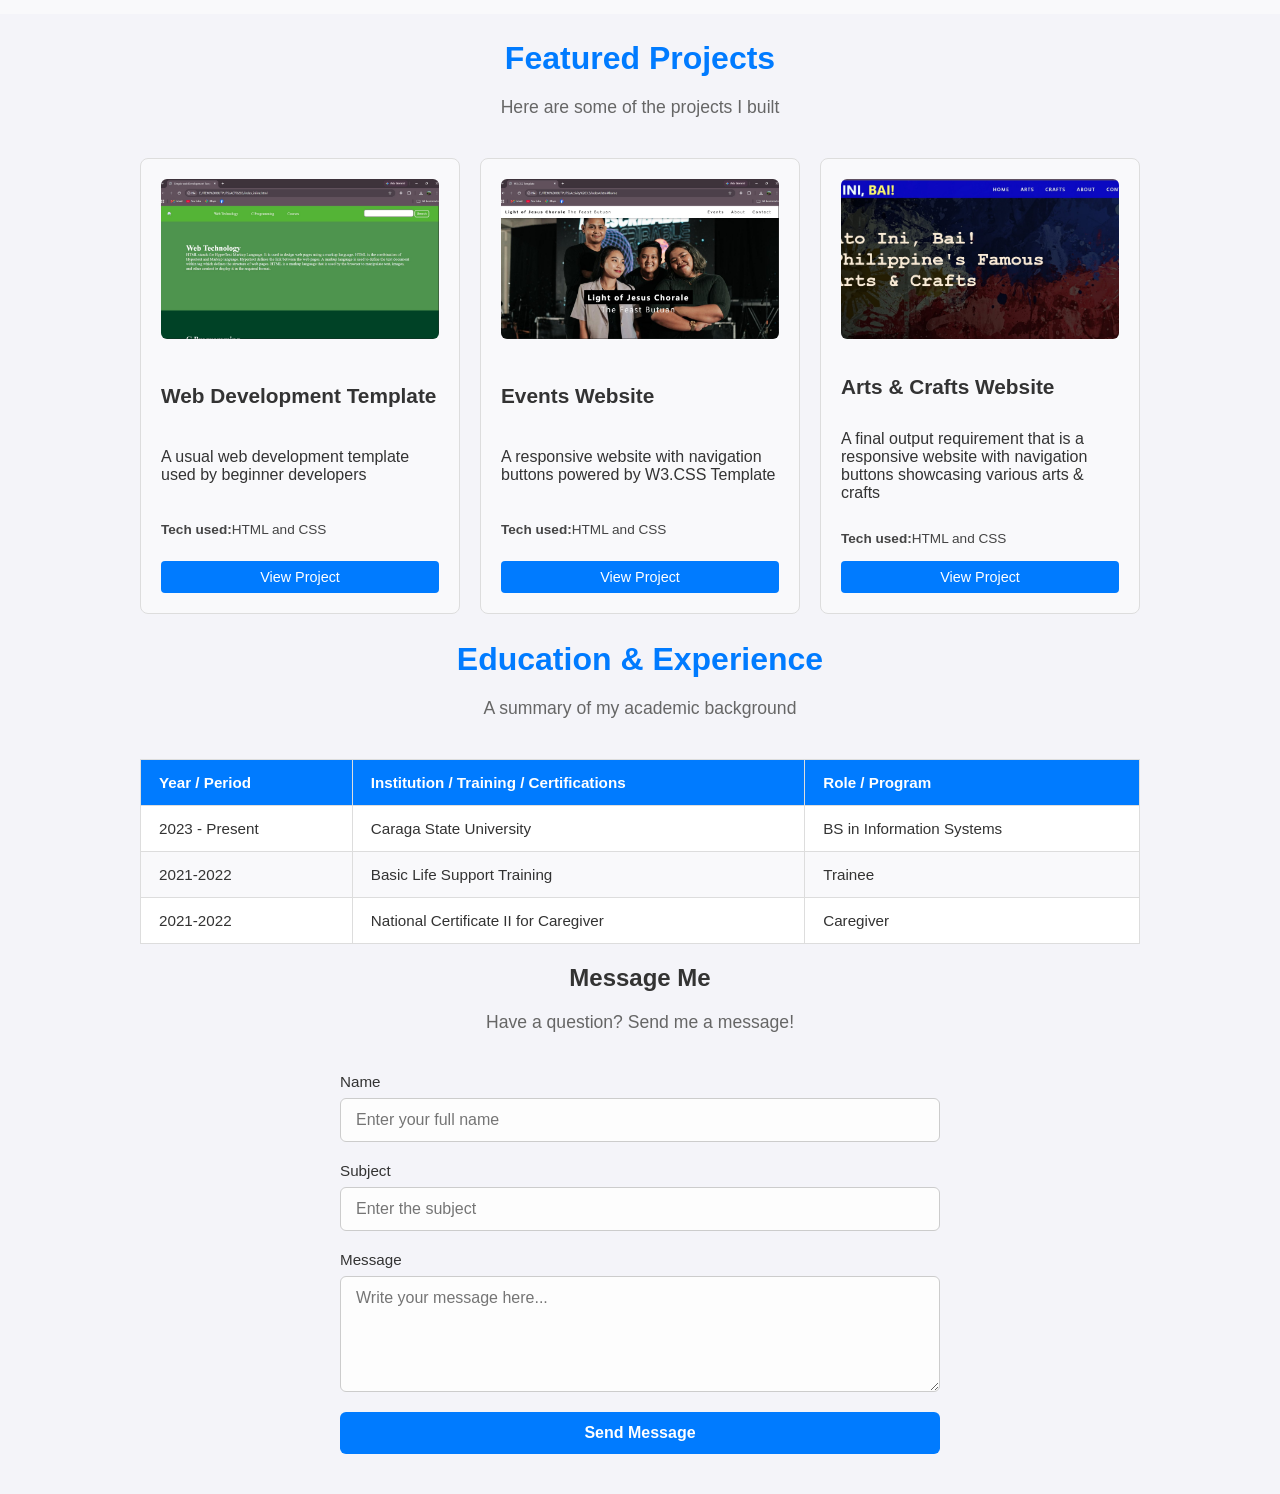
==== commit 515c4620: "Add contact form" ====
--- a/indexx.html
+++ b/indexx.html
@@ -185,5 +185,32 @@
         </div>
     </nav>
 
+    <section id="contact" class="contact-section">
+        <div class="container">
+
+            <h2>Message Me</h2>
+            <p class="section-subtitle">Have a question? Send me a message!</p>
+
+            <form class="contact-form" action="#" method="POST">
+                <div class="form-group">
+                    <label for="name">Name</label>
+                    <input type="text" id="name" name="name" placeholder="Enter your full name" required>
+                </div>
+
+                <div class="form-group">
+                    <label for="subject">Subject</label>
+                    <input type="text" id="subject" name="subject" placeholder="Enter the subject" required>
+                </div>
+
+                <div class="form-group">
+                    <label for="message">Message</label>
+                    <textarea id="message" name="message" rows="5" placeholder="Write your message here..." required></textarea>
+                </div>
+
+                <button type="submit" class="btn-submit">Send Message</button>
+            </form>
+        </div>
+    </section>
+
 </body>
 </html>
--- a/style.css
+++ b/style.css
@@ -350,4 +350,64 @@
 
 html {
     scroll-behavior: smooth;
+}
+
+.contact-section {
+    padding-bottom: 40px;
+}
+
+.contact-form {
+    max-width: 600px;
+    margin: 25px auto 0 auto;
+    text-align: left;
+}
+
+.form-group {
+    margin-bottom: 20px;
+    display: flex;
+    flex-direction: column;
+}
+
+.form-group label {
+    font-weight: 500;
+    margin-bottom: 8px;
+    color: #333;
+    font-size: 0.95rem;
+}
+
+.form-group input,
+.form-group textarea {
+    padding: 12px 15px;
+    border: 1px solid #ccc;
+    border-radius: 6px;
+    font-size: 1rem;
+    font-family: inherit;
+    background-color: #fdfdfd;
+    transition: border-color 0.2s ease, box-shadow 0.2s ease;
+}
+
+.form-group input:focus,
+.form-group textarea:focus {
+    outline: none;
+    border-color: #007bff;
+    box-shadow: 0 0 0 3px rgba(0, 123, 255, 0.15);
+    background-color: #ffffff;
+}
+
+.btn-submit {
+    display: block;
+    width: 100%;
+    background-color: #007bff;
+    color: #ffffff;
+    padding: 12px;
+    border: none;
+    border-radius: 6px;
+    font-size: 1rem;
+    font-weight: 600;
+    cursor: pointer;
+    transition: background-color 0.2s ease;
+}
+
+.btn-submit:hover {
+    background-color: #0056b3;
 }
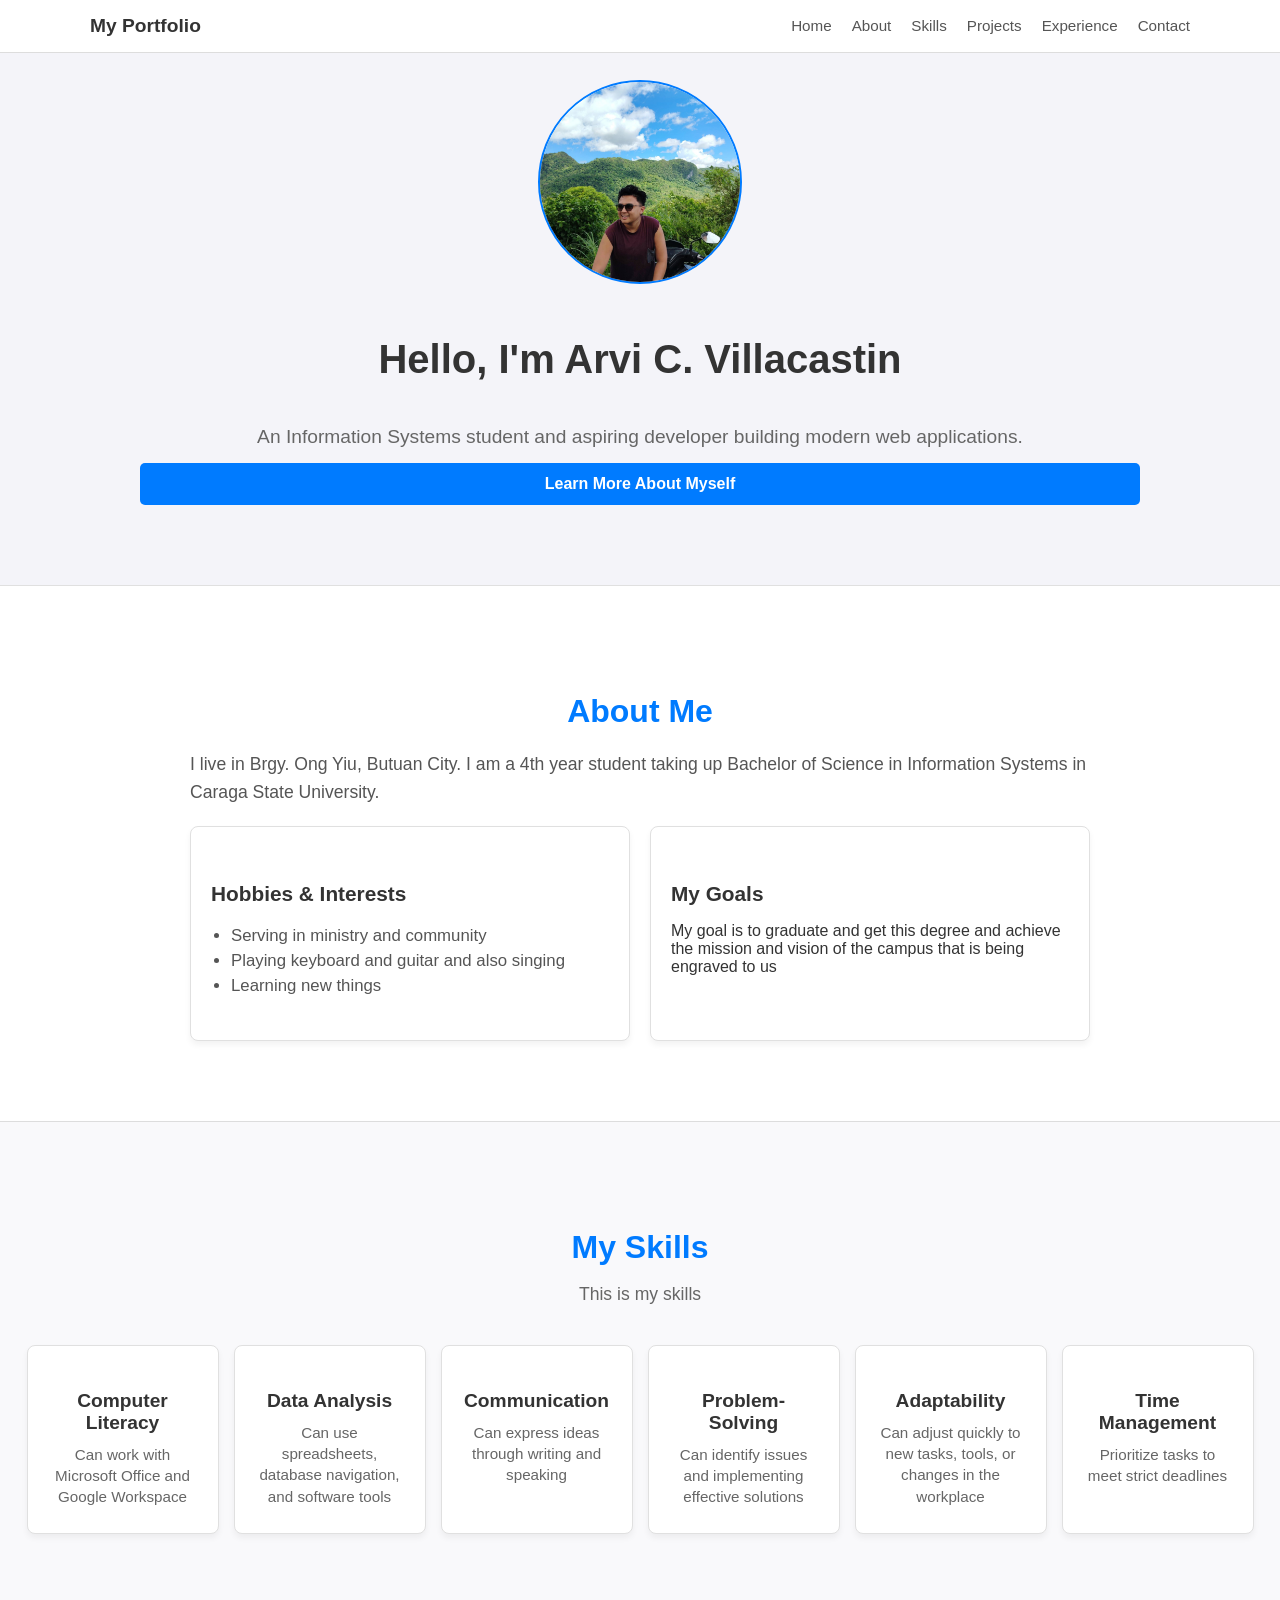
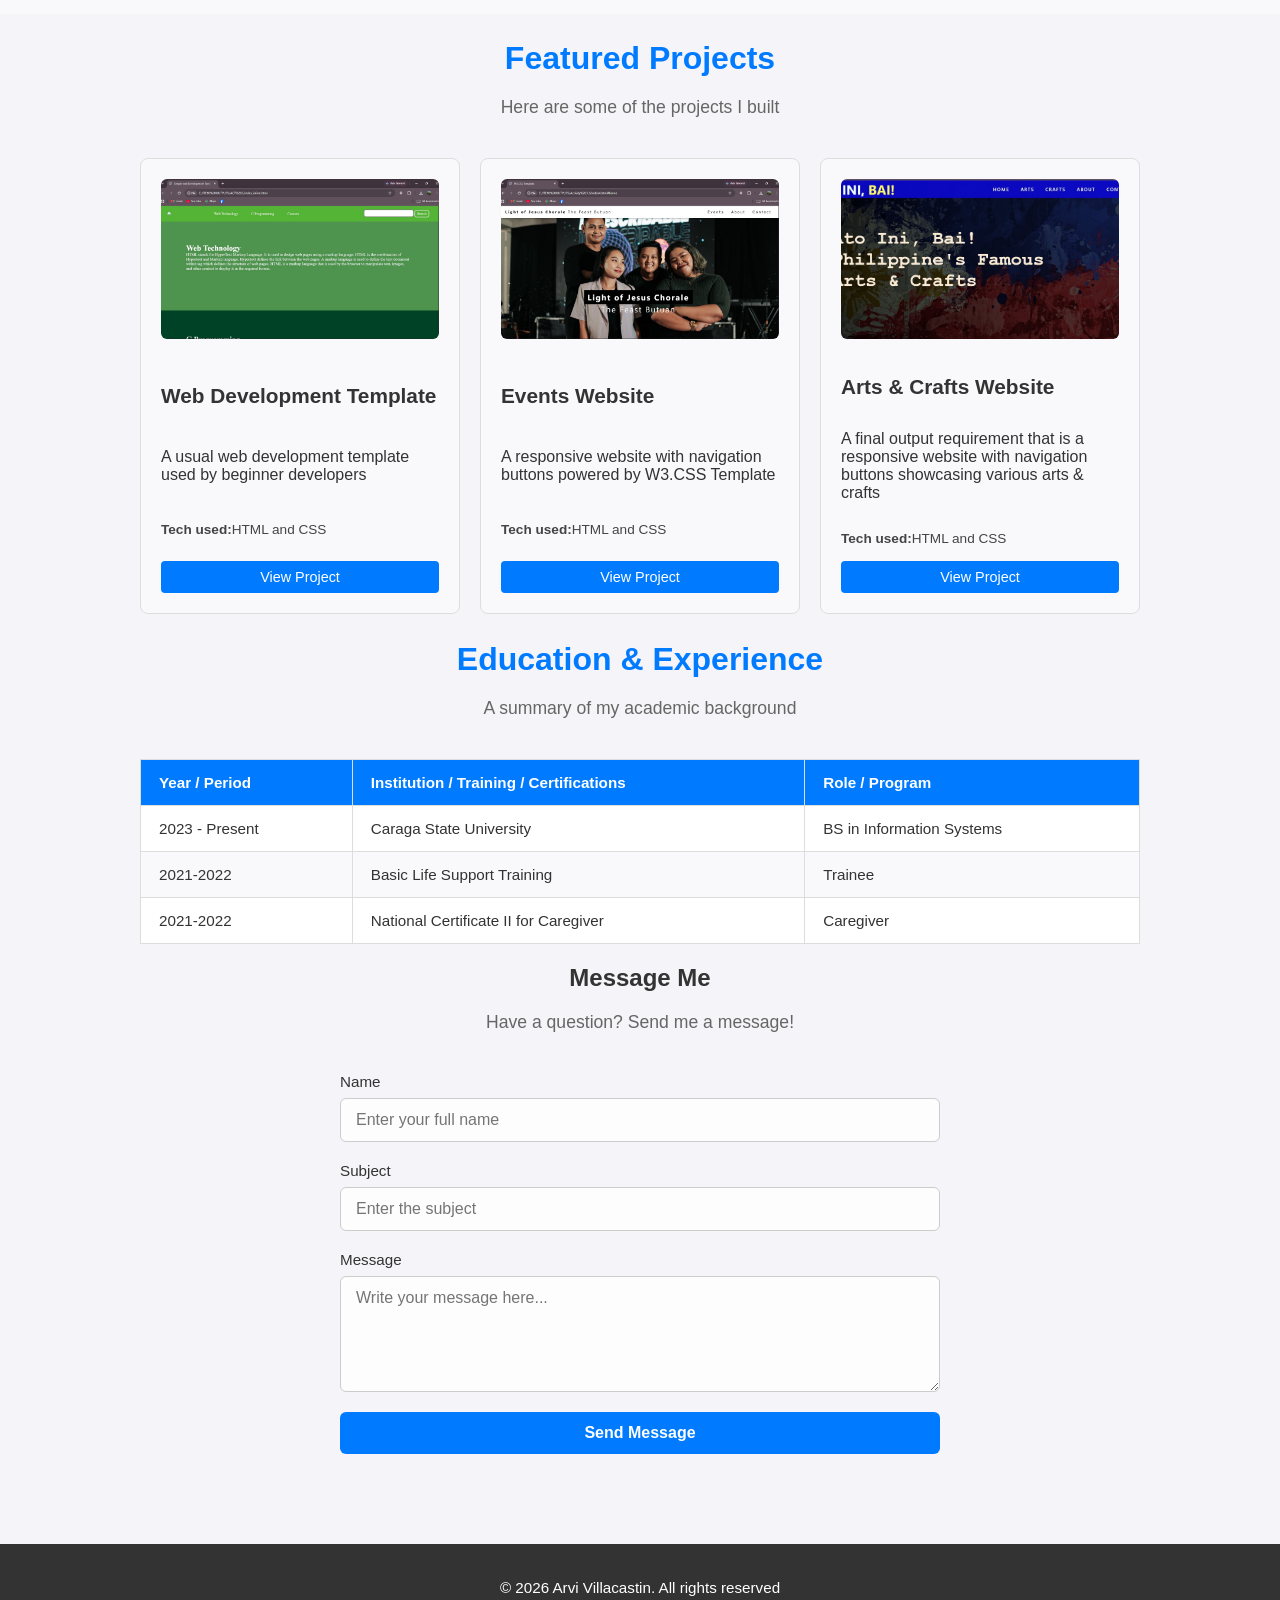
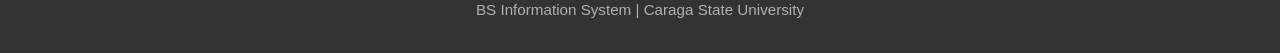
==== commit c6e11f6f: "Complete static portfolio" ====
--- a/indexx.html
+++ b/indexx.html
@@ -213,4 +213,11 @@
     </section>
 
 </body>
+
+<footer class="site-footer">
+    <div class="container">
+        <p>&copy; 2026 Arvi Villacastin. All rights reserved</p>
+        <p class="footer-sub">BS Information System | Caraga State University</p>
+    </div>
+</footer>
 </html>
--- a/style.css
+++ b/style.css
@@ -81,30 +81,19 @@
 .about-grid {
     display: grid;
     grid-template-columns: repeat(2, 1fr);
-    flex-wrap: wrap;
-    gap: 10px;
-    justify-content: center;
+    gap: 20px;
     max-width: 1000px;
     margin: 0 auto;
 }
 
-.hobby-card {
+.hobby-card,
+.goal-card {
     background-color: #ffffff;
     border: 1px solid #e0e0e0;
     border-radius: 8px;
     padding: 25px 20px;
-    width: 400px;
-    box-shadow: 0 4px 6px rgba(0, 0, 0, 0.05);
-    text-align: left;
-    transition: transform 0.2s ease;
-}
-
-.goal-card {
-    background-color: #ffffff;
-    border: 1px solid #e0e0e0;
-    border-radius: 8px;
-    padding: 25px 20px;
-    width: 400px;
+    width: 100%;
+    box-sizing: border-box;
     box-shadow: 0 4px 6px rgba(0, 0, 0, 0.05);
     text-align: left;
     transition: transform 0.2s ease;
@@ -410,4 +399,89 @@
 
 .btn-submit:hover {
     background-color: #0056b3;
+}
+
+section {
+    scroll-margin-top: 100px;
+}
+
+@media screen and (max-width: 768px) {
+    .container {
+        padding: 20px 15px;
+        margin: 10px;
+        width: auto;
+    }
+
+    .nav-container {
+        flex-direction: column;
+        gap: 10px;
+        padding: 10px;
+        text-align: center;
+    }
+
+    .nav-menu {
+        flex-wrap: wrap;
+        justify-content: center;
+        gap: 10px;
+    }
+
+    .intro-section {
+        padding-top: 120px;
+    }
+
+    .image {
+        flex-direction: column;
+        text-align: center;
+        gap: 20px;
+    }
+
+    .caption {
+        align-items: center;
+    }
+
+    .skills-grid,
+    .projects-grid,
+    .about-grid {
+        grid-template-columns: repeat(2, 1fr);
+    }
+
+    .contact-form {
+        width: 100%;
+        padding: 0 10 px;
+    }
+}
+
+@media screen and (max-width: 480px) {
+    .caption h1{
+        font-size: 1.8rem;
+    }
+
+    .nav-menu {
+        font-size: 0.85rem;
+        gap: 8px;
+    }
+
+    .skills-grid,
+    .projects-grid,
+    .about-grid {
+        grid-template-columns: 1fr;
+    }
+}
+
+.site-footer {
+    background-color: #333333;
+    color: #ffffff;
+    text-align: center;
+    padding: 30px 20px;
+    margin-top: 50px;
+}
+
+.site-footer p {
+    margin: 5px 0;
+    font-size: 0.95rem;
+}
+
+.footer-sub {
+    color: #b0b0b0;
+    font-size: 0.85rem;
 }
